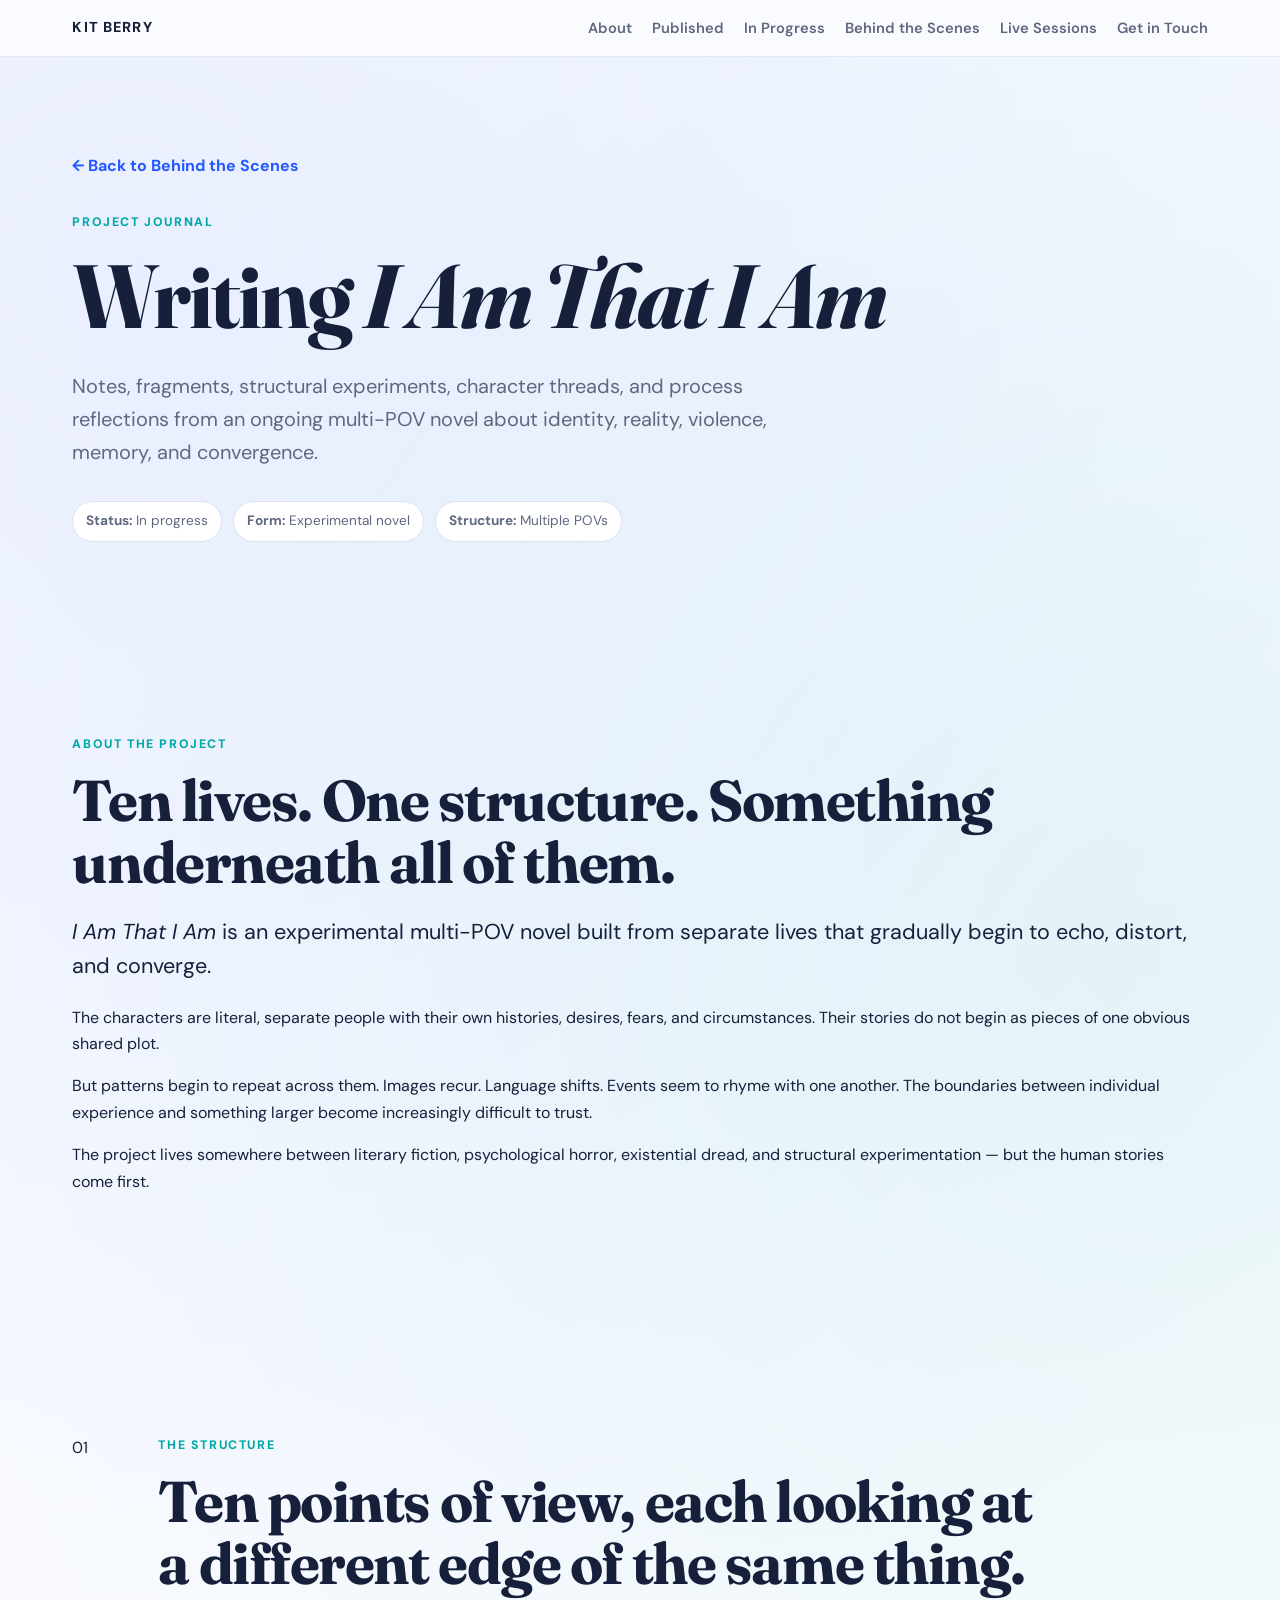
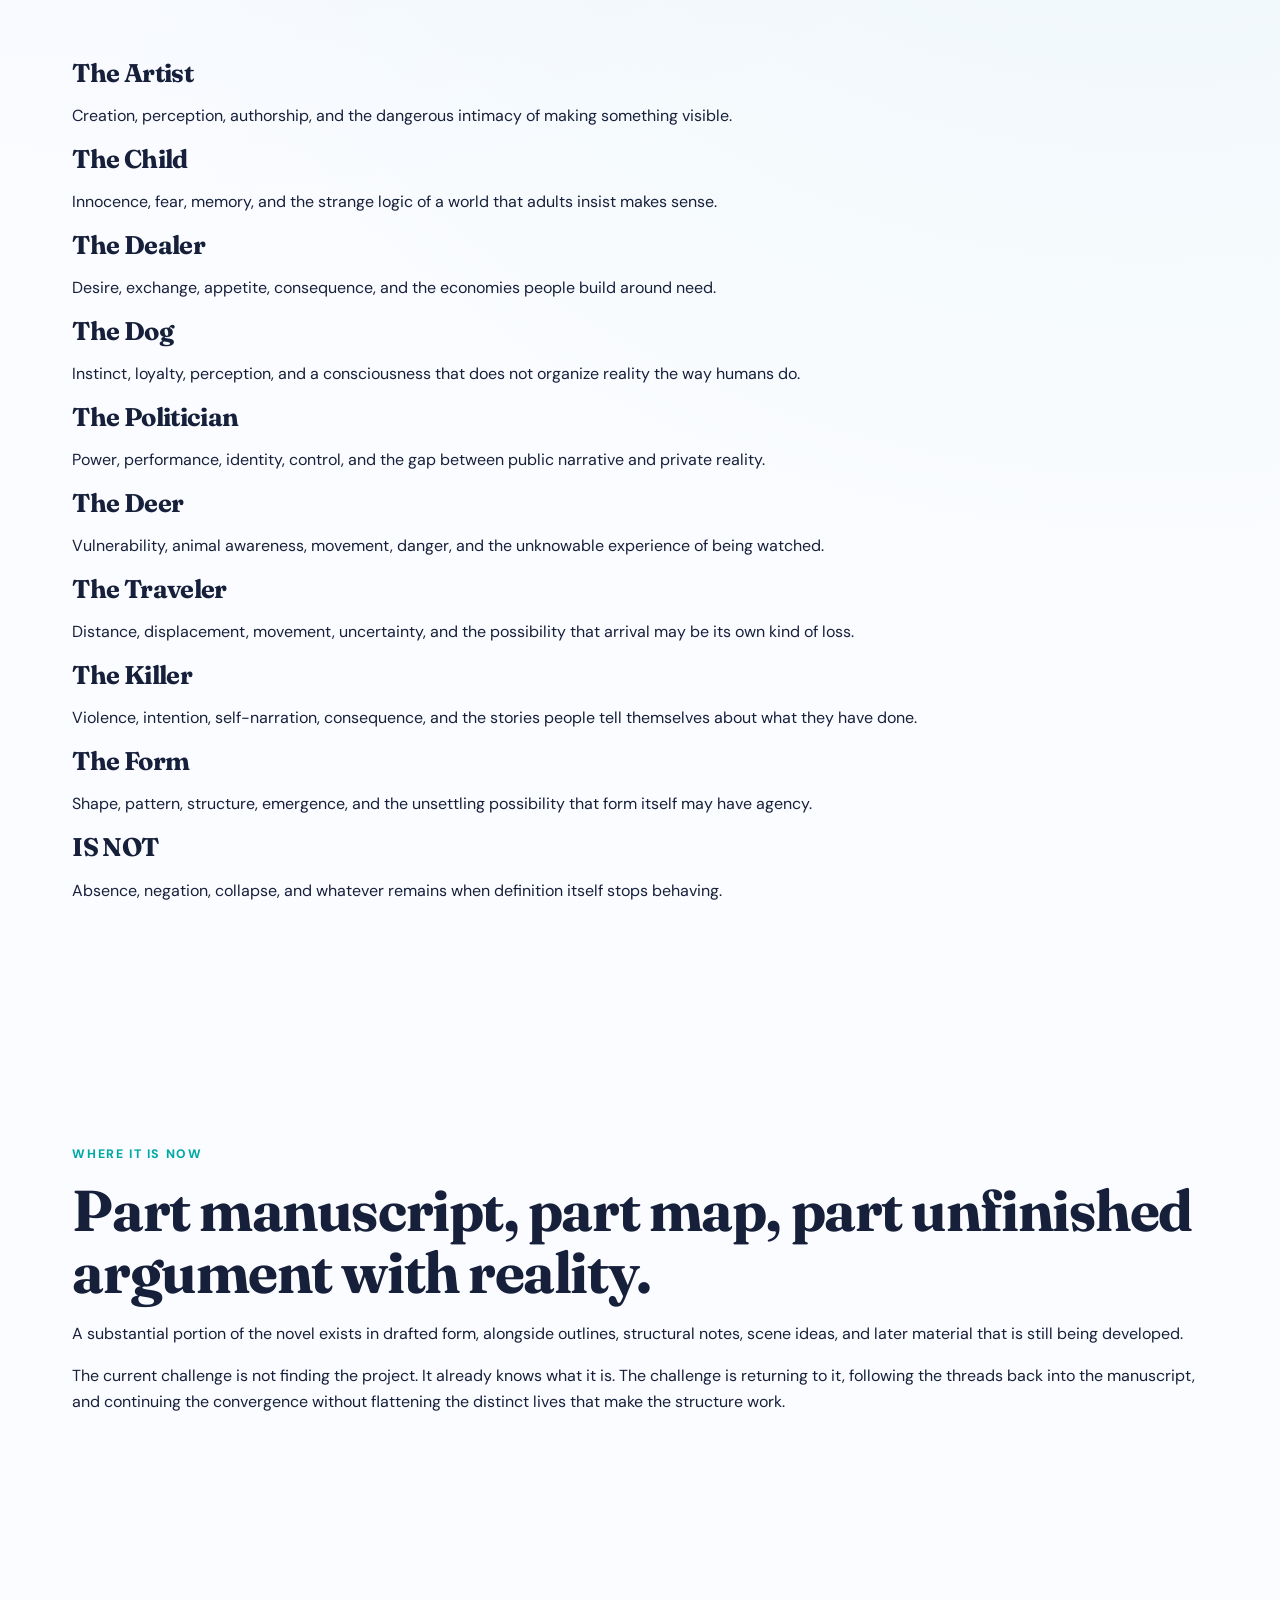
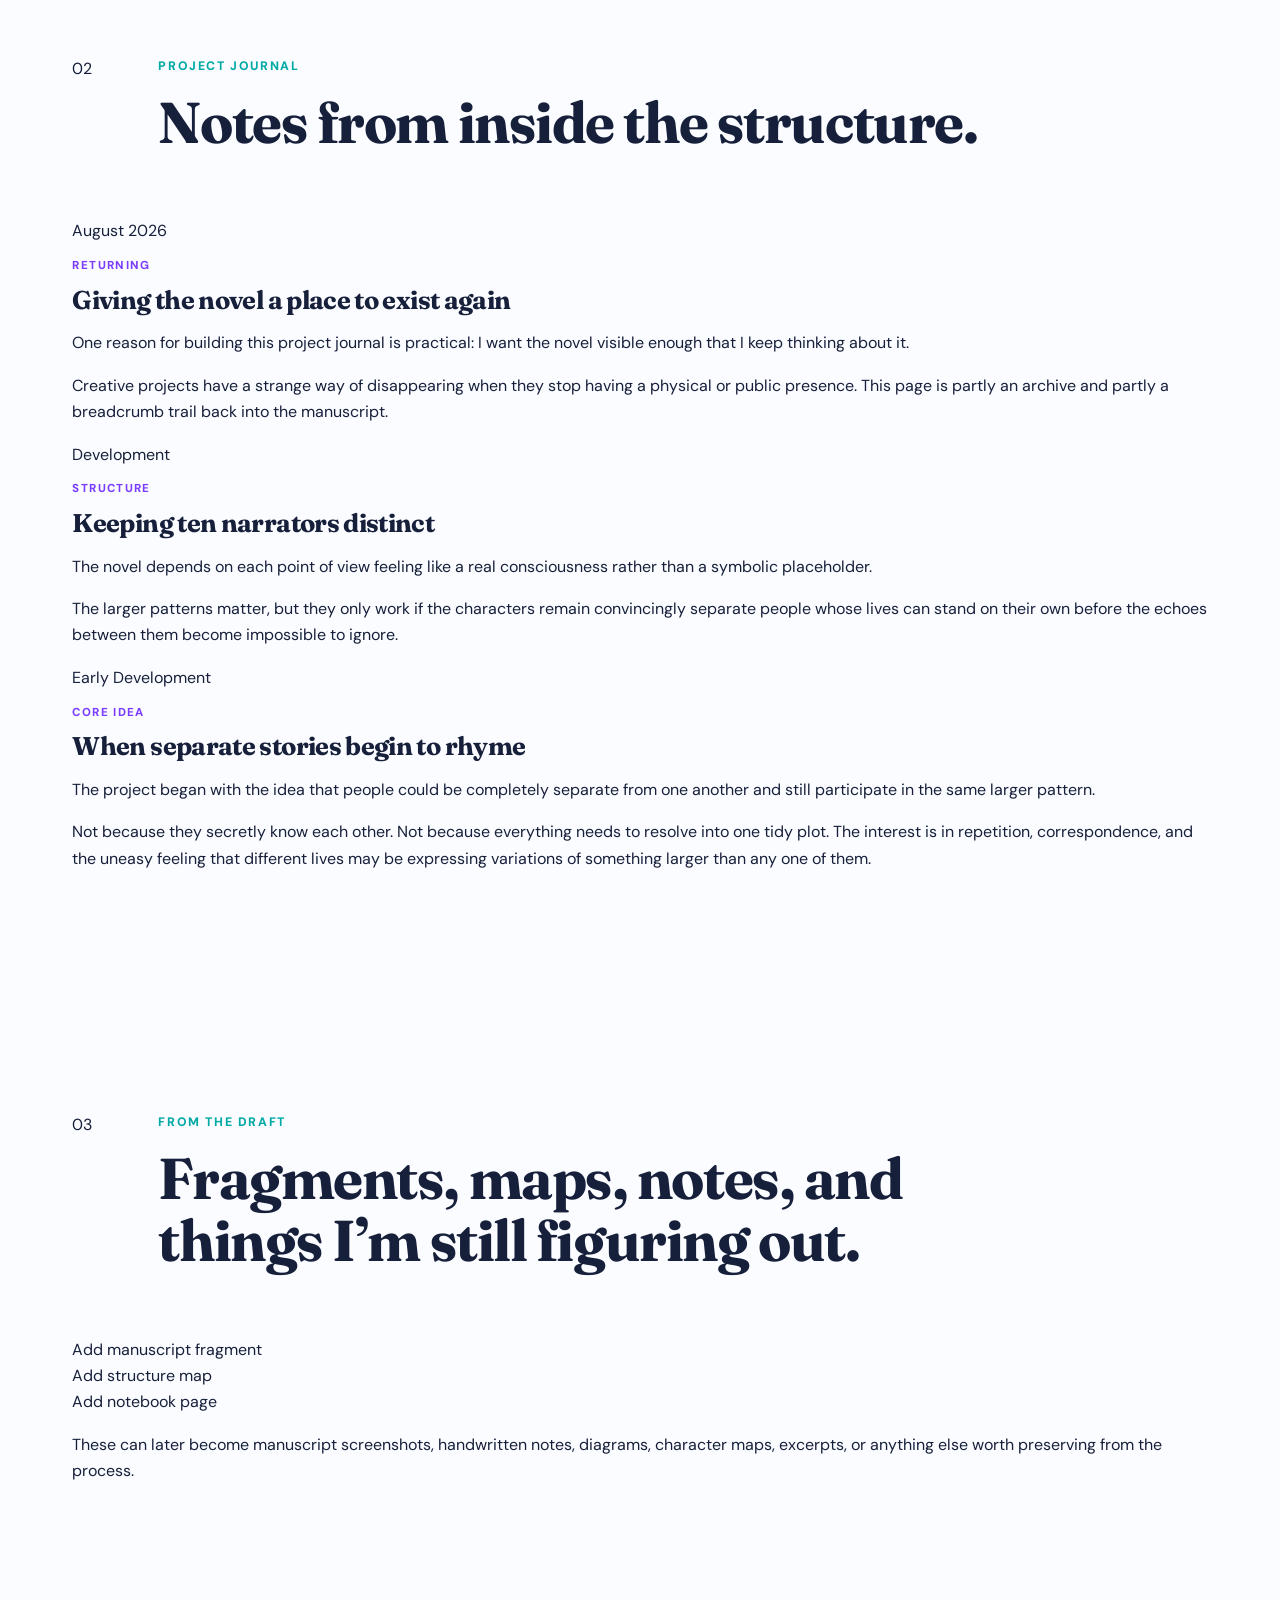
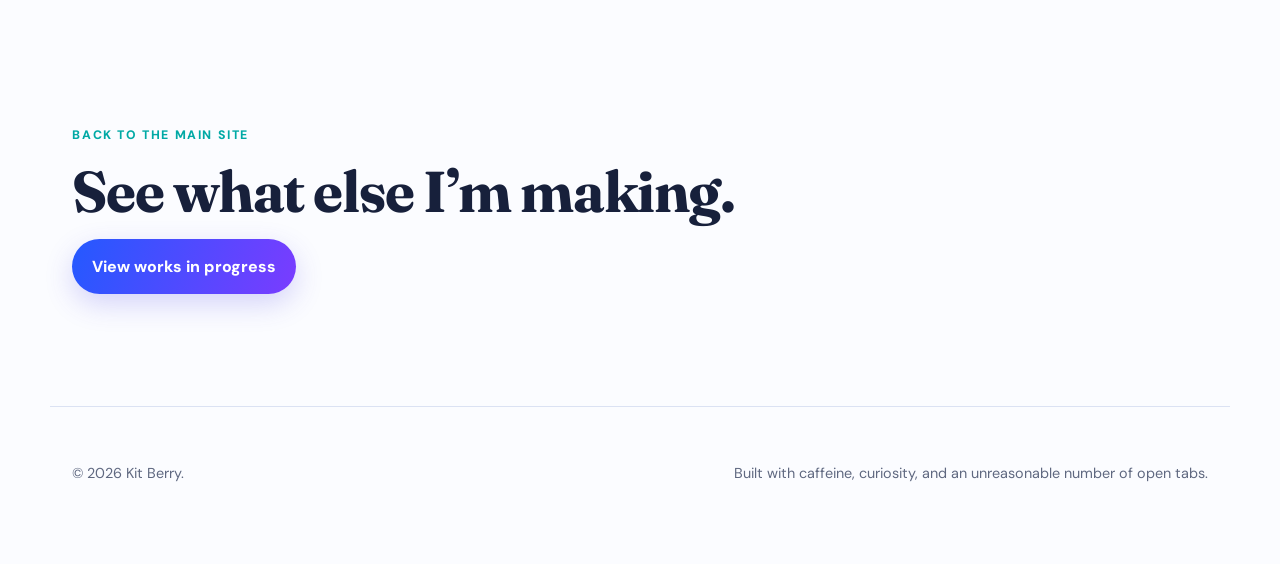
==== project/iamthatiam.html @ 2fec8fbf "Create iamthatiam.html novel blog page" ====
<!doctype html>
<html lang="en">
<head>
  <meta charset="utf-8" />
  <meta name="viewport" content="width=device-width, initial-scale=1" />

  <meta
    name="description"
    content="Behind-the-scenes notes, structure experiments, character threads, and process reflections from the novel I Am That I Am."
  />

  <title>I Am That I Am — Project Journal</title>

  <link rel="preconnect" href="https://fonts.googleapis.com">
  <link rel="preconnect" href="https://fonts.gstatic.com" crossorigin>

  <link
    href="https://fonts.googleapis.com/css2?family=DM+Sans:wght@400;500;600;700&family=Fraunces:opsz,wght@9..144,600;9..144,700&display=swap"
    rel="stylesheet"
  >

  <link rel="stylesheet" href="../styles.css" />
</head>

<body>

  <header class="site-header">
    <div class="nav-wrap">

      <a
        class="wordmark"
        href="../index.html"
        aria-label="Return to homepage"
      >
        KIT BERRY
      </a>

      <nav class="site-nav">
        <a href="../index.html#about">About</a>
        <a href="../index.html#published">Published</a>
        <a href="../index.html#in-progress">In Progress</a>
        <a href="../index.html#behind-scenes">Behind the Scenes</a>
        <a href="../index.html#live">Live Sessions</a>
        <a href="../index.html#contact">Get in Touch</a>
      </nav>

    </div>
  </header>


  <main>

    <!-- HERO -->

    <section class="section project-page-hero">

      <div class="project-page-intro">

        <a
          class="back-link"
          href="../index.html#behind-scenes"
        >
          ← Back to Behind the Scenes
        </a>

        <p class="eyebrow">
          Project Journal
        </p>

        <h1>
          Writing <em>I Am That I Am</em>
        </h1>

        <p class="project-page-lead">
          Notes, fragments, structural experiments, character threads,
          and process reflections from an ongoing multi-POV novel about
          identity, reality, violence, memory, and convergence.
        </p>

        <div class="project-meta">
          <span>
            <strong>Status:</strong>
            In progress
          </span>

          <span>
            <strong>Form:</strong>
            Experimental novel
          </span>

          <span>
            <strong>Structure:</strong>
            Multiple POVs
          </span>
        </div>

      </div>

    </section>


    <!-- ABOUT -->

    <section class="section">

      <div class="project-page-two-column">

        <div>
          <p class="eyebrow">
            About the Project
          </p>

          <h2>
            Ten lives. One structure. Something underneath all of them.
          </h2>
        </div>

        <div class="project-prose">

          <p class="lead">
            <em>I Am That I Am</em> is an experimental multi-POV novel
            built from separate lives that gradually begin to echo,
            distort, and converge.
          </p>

          <p>
            The characters are literal, separate people with their own
            histories, desires, fears, and circumstances. Their stories do
            not begin as pieces of one obvious shared plot.
          </p>

          <p>
            But patterns begin to repeat across them. Images recur.
            Language shifts. Events seem to rhyme with one another.
            The boundaries between individual experience and something
            larger become increasingly difficult to trust.
          </p>

          <p>
            The project lives somewhere between literary fiction,
            psychological horror, existential dread, and structural
            experimentation — but the human stories come first.
          </p>

        </div>

      </div>

    </section>


    <!-- POV STRUCTURE -->

    <section class="section">

      <div class="section-heading">
        <span>01</span>

        <div>
          <p class="eyebrow">
            The Structure
          </p>

          <h2>
            Ten points of view, each looking at a different edge of the same thing.
          </h2>
        </div>
      </div>

      <div class="character-color-grid">

        <article class="character-color-card">
          <h3>The Artist</h3>
          <p>
            Creation, perception, authorship, and the dangerous intimacy
            of making something visible.
          </p>
        </article>

        <article class="character-color-card">
          <h3>The Child</h3>
          <p>
            Innocence, fear, memory, and the strange logic of a world
            that adults insist makes sense.
          </p>
        </article>

        <article class="character-color-card">
          <h3>The Dealer</h3>
          <p>
            Desire, exchange, appetite, consequence, and the economies
            people build around need.
          </p>
        </article>

        <article class="character-color-card">
          <h3>The Dog</h3>
          <p>
            Instinct, loyalty, perception, and a consciousness that does
            not organize reality the way humans do.
          </p>
        </article>

        <article class="character-color-card">
          <h3>The Politician</h3>
          <p>
            Power, performance, identity, control, and the gap between
            public narrative and private reality.
          </p>
        </article>

        <article class="character-color-card">
          <h3>The Deer</h3>
          <p>
            Vulnerability, animal awareness, movement, danger, and the
            unknowable experience of being watched.
          </p>
        </article>

        <article class="character-color-card">
          <h3>The Traveler</h3>
          <p>
            Distance, displacement, movement, uncertainty, and the
            possibility that arrival may be its own kind of loss.
          </p>
        </article>

        <article class="character-color-card">
          <h3>The Killer</h3>
          <p>
            Violence, intention, self-narration, consequence, and the
            stories people tell themselves about what they have done.
          </p>
        </article>

        <article class="character-color-card">
          <h3>The Form</h3>
          <p>
            Shape, pattern, structure, emergence, and the unsettling
            possibility that form itself may have agency.
          </p>
        </article>

        <article class="character-color-card">
          <h3>IS NOT</h3>
          <p>
            Absence, negation, collapse, and whatever remains when
            definition itself stops behaving.
          </p>
        </article>

      </div>

    </section>


    <!-- CURRENT STATUS -->

    <section class="section">

      <div class="project-status-panel">

        <div>

          <p class="eyebrow">
            Where It Is Now
          </p>

          <h2>
            Part manuscript, part map, part unfinished argument with reality.
          </h2>

        </div>

        <div>

          <p>
            A substantial portion of the novel exists in drafted form,
            alongside outlines, structural notes, scene ideas, and later
            material that is still being developed.
          </p>

          <p>
            The current challenge is not finding the project.
            It already knows what it is. The challenge is returning to it,
            following the threads back into the manuscript, and continuing
            the convergence without flattening the distinct lives that make
            the structure work.
          </p>

        </div>

      </div>

    </section>


    <!-- JOURNAL -->

    <section class="section">

      <div class="section-heading">
        <span>02</span>

        <div>
          <p class="eyebrow">
            Project Journal
          </p>

          <h2>
            Notes from inside the structure.
          </h2>
        </div>
      </div>

      <div class="journal-list">

        <article class="journal-entry">

          <div class="journal-date">
            August 2026
          </div>

          <div class="journal-content">

            <p class="work-type">
              Returning
            </p>

            <h3>
              Giving the novel a place to exist again
            </h3>

            <p>
              One reason for building this project journal is practical:
              I want the novel visible enough that I keep thinking about it.
            </p>

            <p>
              Creative projects have a strange way of disappearing when they
              stop having a physical or public presence. This page is partly
              an archive and partly a breadcrumb trail back into the manuscript.
            </p>

          </div>

        </article>


        <article class="journal-entry">

          <div class="journal-date">
            Development
          </div>

          <div class="journal-content">

            <p class="work-type">
              Structure
            </p>

            <h3>
              Keeping ten narrators distinct
            </h3>

            <p>
              The novel depends on each point of view feeling like a real
              consciousness rather than a symbolic placeholder.
            </p>

            <p>
              The larger patterns matter, but they only work if the characters
              remain convincingly separate people whose lives can stand on
              their own before the echoes between them become impossible
              to ignore.
            </p>

          </div>

        </article>


        <article class="journal-entry">

          <div class="journal-date">
            Early Development
          </div>

          <div class="journal-content">

            <p class="work-type">
              Core idea
            </p>

            <h3>
              When separate stories begin to rhyme
            </h3>

            <p>
              The project began with the idea that people could be completely
              separate from one another and still participate in the same
              larger pattern.
            </p>

            <p>
              Not because they secretly know each other. Not because everything
              needs to resolve into one tidy plot. The interest is in repetition,
              correspondence, and the uneasy feeling that different lives may be
              expressing variations of something larger than any one of them.
            </p>

          </div>

        </article>

      </div>

    </section>


    <!-- NOTES / ARTIFACTS -->

    <section class="section">

      <div class="section-heading">
        <span>03</span>

        <div>
          <p class="eyebrow">
            From the Draft
          </p>

          <h2>
            Fragments, maps, notes, and things I’m still figuring out.
          </h2>
        </div>
      </div>

      <div class="project-gallery">

        <div class="gallery-placeholder gallery-blue">
          <span>Add manuscript fragment</span>
        </div>

        <div class="gallery-placeholder gallery-purple">
          <span>Add structure map</span>
        </div>

        <div class="gallery-placeholder gallery-teal">
          <span>Add notebook page</span>
        </div>

      </div>

      <p class="gallery-note">
        These can later become manuscript screenshots, handwritten notes,
        diagrams, character maps, excerpts, or anything else worth preserving
        from the process.
      </p>

    </section>


    <!-- FOOTER CTA -->

    <section class="section project-page-footer">

      <p class="eyebrow">
        Back to the main site
      </p>

      <h2>
        See what else I’m making.
      </h2>

      <a
        class="button primary"
        href="../index.html#in-progress"
      >
        View works in progress
      </a>

    </section>

  </main>


  <footer class="site-footer">

    <p>
      © <span id="year"></span> Kit Berry.
    </p>

    <p>
      Built with caffeine, curiosity, and an unreasonable number of open tabs.
    </p>

  </footer>

  <script src="../script.js"></script>

</body>
</html>
---- styles.css ----
:root {
  --ink: #17203b;
  --muted: #5f6880;
  --paper: #fbfcff;
  --paper-2: #f2f6ff;
  --line: #dbe2f3;

  --blue: #2459ff;
  --teal: #00a9a5;
  --purple: #7a3cff;
  --green: #16a56d;
  --indigo: #4338ca;

  --radius-lg: 28px;
  --radius-md: 18px;
  --shadow: 0 18px 50px rgba(43, 64, 132, 0.12);
  --max: 1180px;
}

* {
  box-sizing: border-box;
}

html {
  scroll-behavior: smooth;
}

body {
  margin: 0;
  color: var(--ink);
  background:
    radial-gradient(
      circle at 10% 5%,
      rgba(36, 89, 255, 0.08),
      transparent 30%
    ),
    radial-gradient(
      circle at 90% 18%,
      rgba(0, 169, 165, 0.08),
      transparent 28%
    ),
    var(--paper);

  font-family:
    "DM Sans",
    system-ui,
    -apple-system,
    BlinkMacSystemFont,
    "Segoe UI",
    sans-serif;

  line-height: 1.65;
}

a {
  color: inherit;
}

img {
  max-width: 100%;
  display: block;
}

/* Accessibility */

.skip-link {
  position: absolute;
  left: -999px;
  top: 8px;
}

.skip-link:focus {
  left: 8px;
  z-index: 999;
  background: white;
  padding: 0.6rem 1rem;
  border-radius: 10px;
}

.sr-only {
  position: absolute;
  width: 1px;
  height: 1px;
  overflow: hidden;
  clip: rect(0, 0, 0, 0);
}

/* Header + Navigation */

.site-header {
  position: sticky;
  top: 0;
  z-index: 20;
  background: rgba(251, 252, 255, 0.88);
  backdrop-filter: blur(16px);
  border-bottom: 1px solid rgba(219, 226, 243, 0.7);
}

.nav-wrap {
  max-width: var(--max);
  margin: 0 auto;
  padding: 1rem 1.4rem;

  display: flex;
  align-items: center;
  justify-content: space-between;
  gap: 1.5rem;
}

.wordmark {
  text-decoration: none;
  font-weight: 800;
  letter-spacing: 0.08em;
  font-size: 0.9rem;
}

.site-nav {
  display: flex;
  flex-wrap: wrap;
  gap: 1.25rem;
  font-size: 0.92rem;
}

.site-nav a {
  text-decoration: none;
  color: var(--muted);
  font-weight: 600;
}

.site-nav a:hover,
.site-nav a:focus {
  color: var(--purple);
}

.menu-button {
  display: none;
  width: 44px;
  height: 44px;
  border: 1px solid var(--line);
  background: white;
  border-radius: 12px;
  padding: 10px;
}

.menu-button span:not(.sr-only) {
  display: block;
  height: 2px;
  background: var(--ink);
  margin: 4px 0;
}

/* Layout */

.hero,
.section {
  max-width: var(--max);
  margin: 0 auto;
  padding-left: 1.4rem;
  padding-right: 1.4rem;
}

/* Hero */

.hero {
  min-height: 78vh;

  display: grid;
  grid-template-columns: 1.2fr 0.8fr;
  align-items: center;
  gap: 4rem;

  padding-top: 6rem;
  padding-bottom: 6rem;

  position: relative;
}

.hero-content {
  position: relative;
  z-index: 2;
}

.eyebrow {
  text-transform: uppercase;
  letter-spacing: 0.13em;
  font-size: 0.77rem;
  font-weight: 800;
  color: var(--teal);
  margin: 0 0 1rem;
}

/* Typography */

h1,
h2,
h3 {
  font-family: "Fraunces", Georgia, serif;
  line-height: 1.08;
  margin-top: 0;
  letter-spacing: -0.025em;
}

h1 {
  font-size: clamp(3.3rem, 7vw, 6.7rem);
  max-width: 900px;
  margin-bottom: 1.6rem;
}

h2 {
  font-size: clamp(2.2rem, 4.5vw, 4.1rem);
  margin-bottom: 1rem;
}

h3 {
  font-size: 1.6rem;
  margin-bottom: 0.7rem;
}

.hero-copy {
  max-width: 760px;
  color: var(--muted);
  font-size: clamp(1.05rem, 1.8vw, 1.28rem);
}

/* Buttons */

.hero-actions {
  display: flex;
  flex-wrap: wrap;
  gap: 0.9rem;
  margin-top: 2rem;
}

.button {
  display: inline-flex;
  align-items: center;
  justify-content: center;

  text-decoration: none;
  padding: 0.9rem 1.25rem;
  border-radius: 999px;
  font-weight: 800;

  transition:
    transform 0.18s ease,
    box-shadow 0.18s ease;
}

.button:hover {
  transform: translateY(-2px);
}

.button.primary {
  color: white;
  background: linear-gradient(
    110deg,
    var(--blue),
    var(--purple)
  );

  box-shadow:
    0 10px 28px rgba(79, 70, 229, 0.22);
}

.button.secondary {
  background: white;
  border: 1px solid var(--line);
}

.text-link {
  font-weight: 800;
  color: var(--blue);
  text-decoration: none;
}

/* Hero Artwork */

/* Hero Artwork */

.hero-art {
  min-height: 470px;
  position: relative;
  isolation: isolate;
}

.wash {
  position: absolute;
  display: block;
  border-radius: 44% 56% 58% 42% / 38% 40% 60% 62%;
  filter: blur(8px) saturate(1.08);
  opacity: 0.88;
  mix-blend-mode: multiply;
}

.wash::before,
.wash::after {
  content: "";
  position: absolute;
  inset: 0;
  border-radius: inherit;
  opacity: 0.55;
}

.wash-one {
  width: 320px;
  height: 250px;
  right: 10px;
  top: 20px;
  transform: rotate(-12deg);
  background:
    radial-gradient(circle at 30% 35%, rgba(36, 89, 255, 0.82), transparent 55%),
    radial-gradient(circle at 70% 60%, rgba(122, 60, 255, 0.72), transparent 58%),
    radial-gradient(circle at 45% 45%, rgba(255, 255, 255, 0.22), transparent 70%);
}

.wash-one::before {
  transform: translate(-14px, 18px) rotate(11deg);
  background:
    radial-gradient(circle at 50% 45%, rgba(36, 89, 255, 0.38), transparent 62%);
}

.wash-one::after {
  transform: translate(10px, -8px) rotate(-8deg);
  background:
    radial-gradient(circle at 55% 50%, rgba(122, 60, 255, 0.28), transparent 65%);
}

.wash-two {
  width: 230px;
  height: 185px;
  left: 25px;
  bottom: 35px;
  transform: rotate(10deg);
  background:
    radial-gradient(circle at 30% 35%, rgba(0, 169, 165, 0.8), transparent 54%),
    radial-gradient(circle at 68% 62%, rgba(22, 165, 109, 0.7), transparent 58%),
    radial-gradient(circle at 45% 45%, rgba(255, 255, 255, 0.22), transparent 72%);
}

.wash-two::before {
  transform: translate(14px, 14px) rotate(-9deg);
  background:
    radial-gradient(circle at 48% 50%, rgba(0, 169, 165, 0.34), transparent 64%);
}

.wash-two::after {
  transform: translate(-8px, -10px) rotate(6deg);
  background:
    radial-gradient(circle at 50% 50%, rgba(22, 165, 109, 0.22), transparent 65%);
}

.wash-three {
  width: 160px;
  height: 130px;
  right: 85px;
  bottom: 5px;
  transform: rotate(18deg);
  background:
    radial-gradient(circle at 35% 35%, rgba(67, 56, 202, 0.76), transparent 52%),
    radial-gradient(circle at 68% 60%, rgba(0, 169, 165, 0.58), transparent 58%);
}

.wash-three::before {
  transform: translate(8px, 12px) rotate(-7deg);
  background:
    radial-gradient(circle at 50% 50%, rgba(67, 56, 202, 0.25), transparent 64%);
}

.wash-three::after {
  transform: translate(-10px, -4px) rotate(9deg);
  background:
    radial-gradient(circle at 50% 50%, rgba(0, 169, 165, 0.2), transparent 65%);
}

.splatter {
  position: absolute;
  display: block;
  border-radius: 50%;
  opacity: 0.72;
  filter: blur(1px);
}

.splatter-one {
  width: 10px;
  height: 10px;
  top: 78px;
  right: 55px;
  background: rgba(122, 60, 255, 0.9);
  box-shadow:
    -24px 18px 0 4px rgba(36, 89, 255, 0.46),
    30px 22px 0 2px rgba(122, 60, 255, 0.52),
    54px -6px 0 5px rgba(36, 89, 255, 0.28),
    -12px 50px 0 2px rgba(122, 60, 255, 0.42);
}

.splatter-two {
  width: 12px;
  height: 12px;
  left: 58px;
  bottom: 54px;
  background: rgba(0, 169, 165, 0.82);
  box-shadow:
    22px -14px 0 3px rgba(22, 165, 109, 0.42),
    50px 18px 0 2px rgba(0, 169, 165, 0.34),
    -10px 28px 0 5px rgba(22, 165, 109, 0.24),
    38px 48px 0 1px rgba(0, 169, 165, 0.36);
}

.splatter-three {
  width: 8px;
  height: 8px;
  right: 155px;
  bottom: 72px;
  background: rgba(67, 56, 202, 0.78);
  box-shadow:
    -16px -16px 0 3px rgba(67, 56, 202, 0.26),
    18px 12px 0 2px rgba(0, 169, 165, 0.28),
    34px -8px 0 1px rgba(67, 56, 202, 0.36);
}

/* Sections */

.section {
  padding-top: 7rem;
  padding-bottom: 7rem;
}

.section-heading {
  display: grid;
  grid-template-columns: 70px 1fr;
  gap: 1rem;
  align-items: start;

  margin-bottom: 3rem;
}

.section-number {
  font-family: "Fraunces", Georgia, serif;
  color: var(--purple);
  font-weight: 700;
  font-size: 1.1rem;
  margin-top: 0.1rem;
}

.section-heading h2 {
  max-width: 880px;
}

/* About */

.about-grid {
  display: grid;
  grid-template-columns: 1.35fr 0.65fr;
  gap: 3rem;
  align-items: start;
}

.about-copy {
  max-width: 760px;
  color: var(--muted);
}

.lead {
  color: var(--ink);
  font-size: 1.35rem;
  line-height: 1.55;
}

.about-card {
  background: white;
  border: 1px solid var(--line);
  border-radius: var(--radius-lg);
  padding: 1.6rem 1.8rem;
  box-shadow: var(--shadow);
}

.tiny-label,
.work-type {
  text-transform: uppercase;
  letter-spacing: 0.12em;
  font-size: 0.72rem;
  font-weight: 800;
  color: var(--purple);
}

.about-card ul {
  padding-left: 1.15rem;
  margin-bottom: 0;
}

/* Published Work */

.card-grid {
  display: grid;
  grid-template-columns: repeat(3, 1fr);
  gap: 1.25rem;
}

.work-card {
  background: white;
  border: 1px solid var(--line);
  border-radius: var(--radius-md);

  padding: 1.7rem;
  min-height: 300px;

  display: flex;
  flex-direction: column;
}

.work-card p:not(.work-type) {
  color: var(--muted);
}

.work-card a {
  margin-top: auto;
  font-weight: 800;
  text-decoration: none;
  color: var(--blue);
}

.featured-card {
  background:
    linear-gradient(
      145deg,
      rgba(36, 89, 255, 0.08),
      rgba(122, 60, 255, 0.08)
    ),
    white;

  border-color: rgba(122, 60, 255, 0.25);
}

.work-card-link {
  text-decoration: none;
  color: inherit;
  display: block;
}

.work-card-link .work-card {
  height: 100%;
  transition:
    transform 0.18s ease,
    box-shadow 0.18s ease,
    border-color 0.18s ease;
}

.work-card-link:hover .work-card {
  transform: translateY(-4px);
  box-shadow: var(--shadow);
  border-color: rgba(122, 60, 255, 0.35);
}

.card-arrow {
  margin-top: auto;
  font-weight: 800;
  color: var(--blue);
}

/* In Progress */

.progress-section {
  position: relative;
}

.project-list {
  border-top: 1px solid var(--line);
}

.project-row {
  display: grid;
  grid-template-columns: 60px 1fr auto;
  gap: 1.5rem;
  align-items: start;

  padding: 2rem 0;

  border-bottom: 1px solid var(--line);
}

.project-index {
  font-family: "Fraunces", Georgia, serif;
  font-size: 2rem;
  color: var(--teal);
}

.project-body p {
  color: var(--muted);
  max-width: 760px;
}

.project-status {
  color: var(--green);
  font-weight: 800;
  font-size: 0.88rem;

  background: rgba(22, 165, 109, 0.09);

  border-radius: 999px;
  padding: 0.45rem 0.75rem;

  white-space: nowrap;
}

.tag-row {
  display: flex;
  gap: 0.5rem;
  flex-wrap: wrap;
}

.tag-row span {
  font-size: 0.76rem;
  font-weight: 700;

  background: var(--paper-2);
  border: 1px solid var(--line);

  padding: 0.35rem 0.6rem;
  border-radius: 999px;
}

/* Behind the Scenes */

.process-grid {
  display: grid;
  grid-template-columns: 1fr 1fr;
  gap: 1.3rem;
}

.process-card {
  overflow: hidden;

  background: white;
  border: 1px solid var(--line);
  border-radius: var(--radius-lg);
}

.process-card > div:last-child {
  padding: 1.5rem;
}

.process-card p:not(.work-type) {
  color: var(--muted);
}

.process-visual {
  height: 240px;
  position: relative;
  overflow: hidden;
}

.process-visual::before,
.process-visual::after {
  content: "";
  position: absolute;
  border-radius: 50%;
}

.process-visual::before {
  width: 220px;
  height: 220px;

  left: -30px;
  top: 40px;

  background: rgba(255, 255, 255, 0.55);
}

.process-visual::after {
  width: 130px;
  height: 130px;

  right: 40px;
  top: 45px;

  border: 4px solid rgba(255, 255, 255, 0.75);
}

.process-card-link {
  text-decoration: none;
  color: inherit;
  display: block;
}

.process-card-link .process-card {
  height: 100%;

  transition:
    transform 0.18s ease,
    box-shadow 0.18s ease,
    border-color 0.18s ease;
}

.process-card-link:hover .process-card {
  transform: translateY(-4px);
  box-shadow: var(--shadow);
  border-color: rgba(122, 60, 255, 0.35);
}

.process-link-text {
  display: inline-block;
  margin-top: 1rem;
  color: var(--blue);
  font-weight: 800;
}

.visual-purple {
  background:
    linear-gradient(
      130deg,
      var(--purple),
      var(--blue)
    );
}

.visual-teal {
  background:
    linear-gradient(
      130deg,
      var(--teal),
      var(--green)
    );
}

/* Live Sessions + Contact */

.live-panel,
.contact-panel {
  border-radius: var(--radius-lg);

  padding:
    clamp(2rem, 5vw, 4rem);
}

.live-panel {
  background:
    radial-gradient(
      circle at 90% 20%,
      rgba(122, 60, 255, 0.18),
      transparent 30%
    ),
    linear-gradient(
      145deg,
      #eef4ff,
      #f6f4ff
    );

  border: 1px solid #d9def8;

  display: grid;
  grid-template-columns: 1.4fr 0.6fr;
  gap: 2rem;
  align-items: center;
}

.live-panel p:not(.eyebrow) {
  color: var(--muted);
  max-width: 720px;
}

.live-actions {
  display: flex;
  flex-direction: column;
  align-items: flex-start;
  gap: 1rem;
}

.contact-panel {
  background:
    linear-gradient(
      135deg,
      var(--blue),
      var(--purple)
    );

  color: white;
  box-shadow: var(--shadow);
}

.contact-panel .eyebrow {
  color: #9cf5ee;
}

.contact-panel p {
  max-width: 700px;
  color: rgba(255, 255, 255, 0.84);
}

.contact-links {
  display: flex;
  gap: 1.25rem;
  flex-wrap: wrap;

  margin-top: 2rem;
}

.contact-links a {
  color: white;
  font-weight: 800;
  text-decoration: none;

  border-bottom:
    1px solid rgba(255, 255, 255, 0.45);
}

/* Footer */

.site-footer {
  max-width: var(--max);
  margin: 0 auto;

  padding:
    2.5rem 1.4rem 4rem;

  border-top:
    1px solid var(--line);

  display: flex;
  justify-content: space-between;
  gap: 1.5rem;

  color: var(--muted);
  font-size: 0.9rem;
}

/* Project page hero */

.project-page-hero {
  max-width: var(--max);
  margin: 0 auto;
  padding: 6rem 1.4rem 5rem;
}

.project-page-intro {
  max-width: 850px;
}

.project-page-lead {
  max-width: 760px;
  color: var(--muted);
  font-size: 1.25rem;
}

.back-link {
  display: inline-block;
  margin-bottom: 2rem;
  text-decoration: none;
  color: var(--blue);
  font-weight: 700;
}

.back-link:hover {
  text-decoration: underline;
}

.project-meta {
  display: flex;
  flex-wrap: wrap;
  gap: 0.7rem;
  margin-top: 2rem;
}

.project-meta span {
  padding: 0.5rem 0.8rem;
  border: 1px solid var(--line);
  border-radius: 999px;
  background: white;
  color: var(--muted);
  font-size: 0.85rem;
}

/* Tablet */

@media (max-width: 900px) {
  .hero {
    grid-template-columns: 1fr;
    gap: 1rem;

    min-height: auto;
    padding-top: 4rem;
  }

  .hero-art {
    min-height: 310px;
    max-width: 480px;
    width: 100%;
  }

  .about-grid,
  .live-panel {
    grid-template-columns: 1fr;
  }

  .card-grid {
    grid-template-columns: 1fr 1fr;
  }

  .project-row {
    grid-template-columns: 48px 1fr;
  }

  .project-status {
    grid-column: 2;
    justify-self: start;
  }
}

/* Mobile */

@media (max-width: 760px) {
  .menu-button {
    display: block;
  }

  .site-nav {
    display: none;

    position: absolute;
    top: 70px;
    left: 1rem;
    right: 1rem;

    padding: 1rem;

    background: white;
    border: 1px solid var(--line);
    border-radius: 18px;

    box-shadow: var(--shadow);

    flex-direction: column;
  }

  .site-nav.open {
    display: flex;
  }

  .section-heading {
    grid-template-columns: 1fr;
    gap: 0.2rem;
  }

  .section-number {
    margin-bottom: 0.25rem;
  }

  .card-grid,
  .process-grid {
    grid-template-columns: 1fr;
  }

  .site-footer {
    flex-direction: column;
  }
}

/* Small Mobile */

@media (max-width: 520px) {
  .hero {
    padding-top: 3rem;
  }

  h1 {
    font-size:
      clamp(3rem, 16vw, 4.5rem);
  }

  .hero-actions {
    flex-direction: column;
    align-items: stretch;
  }

  .button {
    width: 100%;
  }

  .project-row {
    grid-template-columns: 1fr;
  }

  .project-index,
  .project-status {
    grid-column: 1;
  }
}
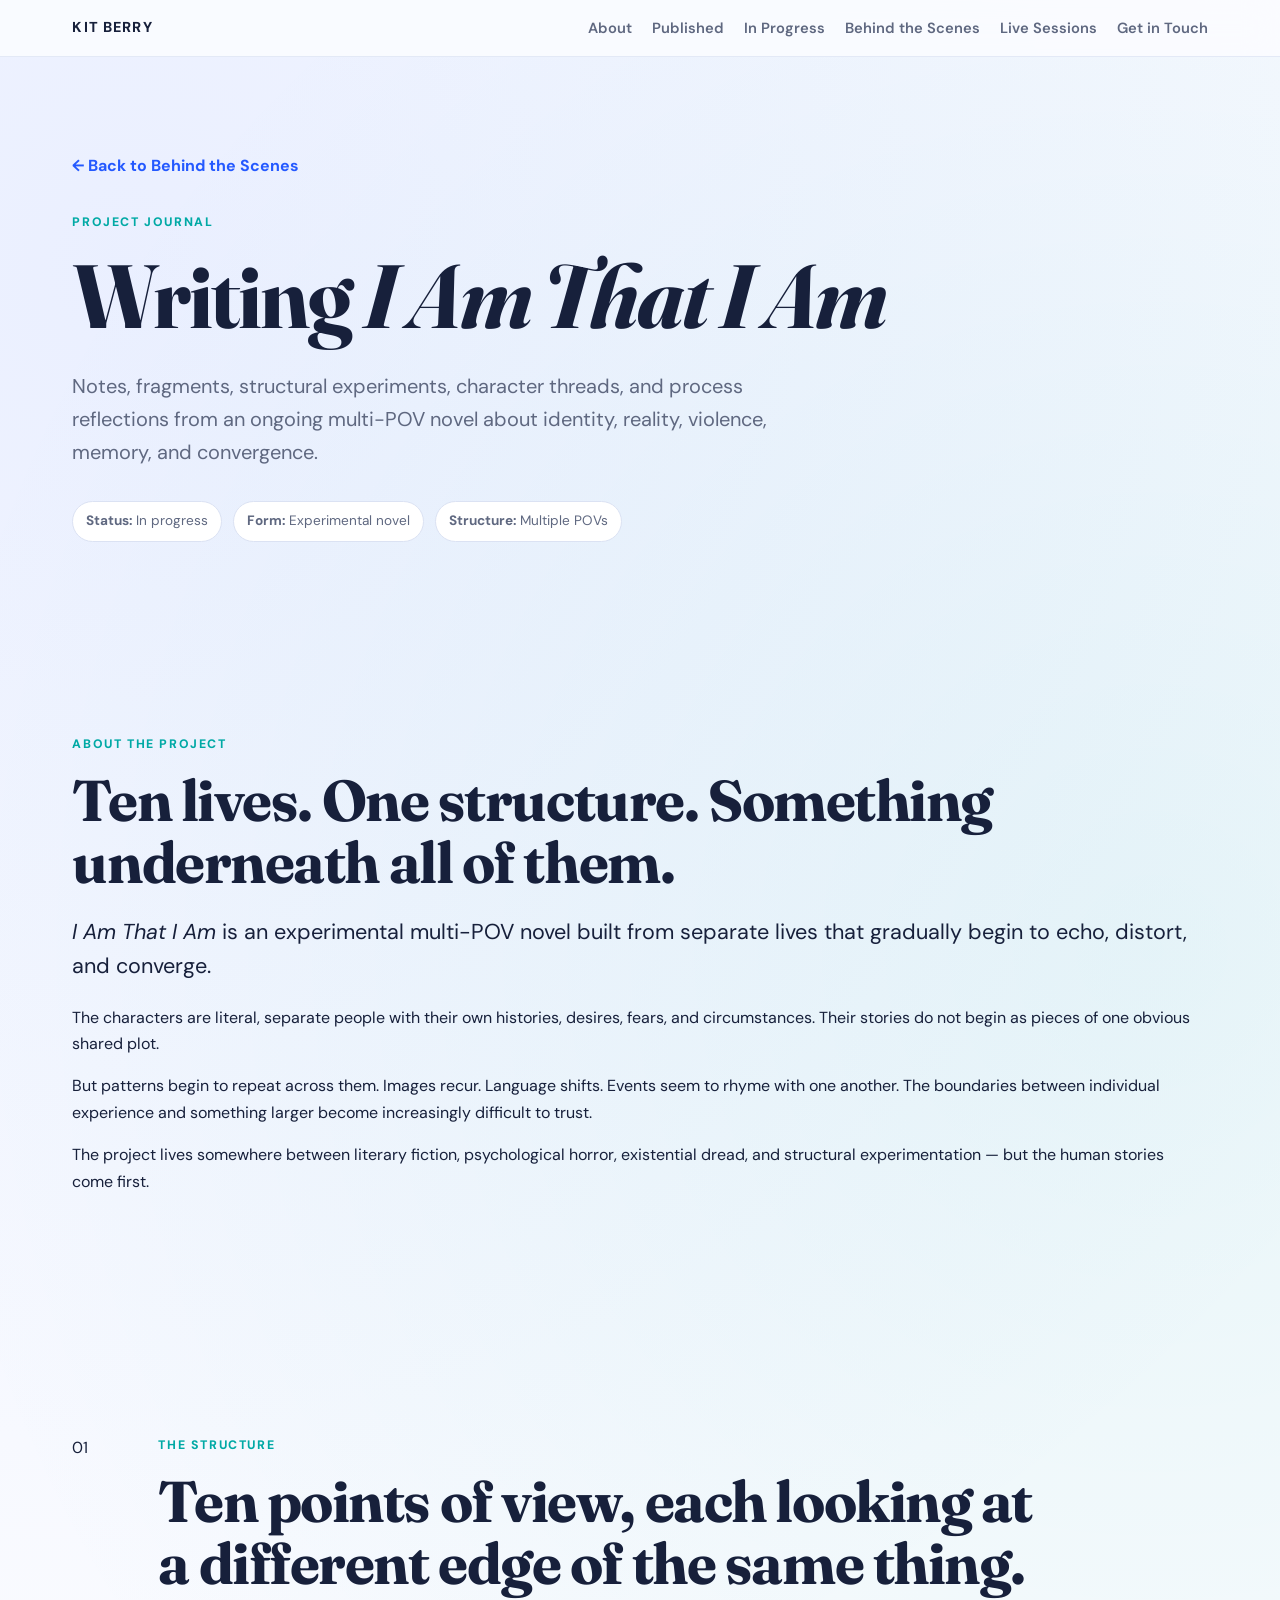
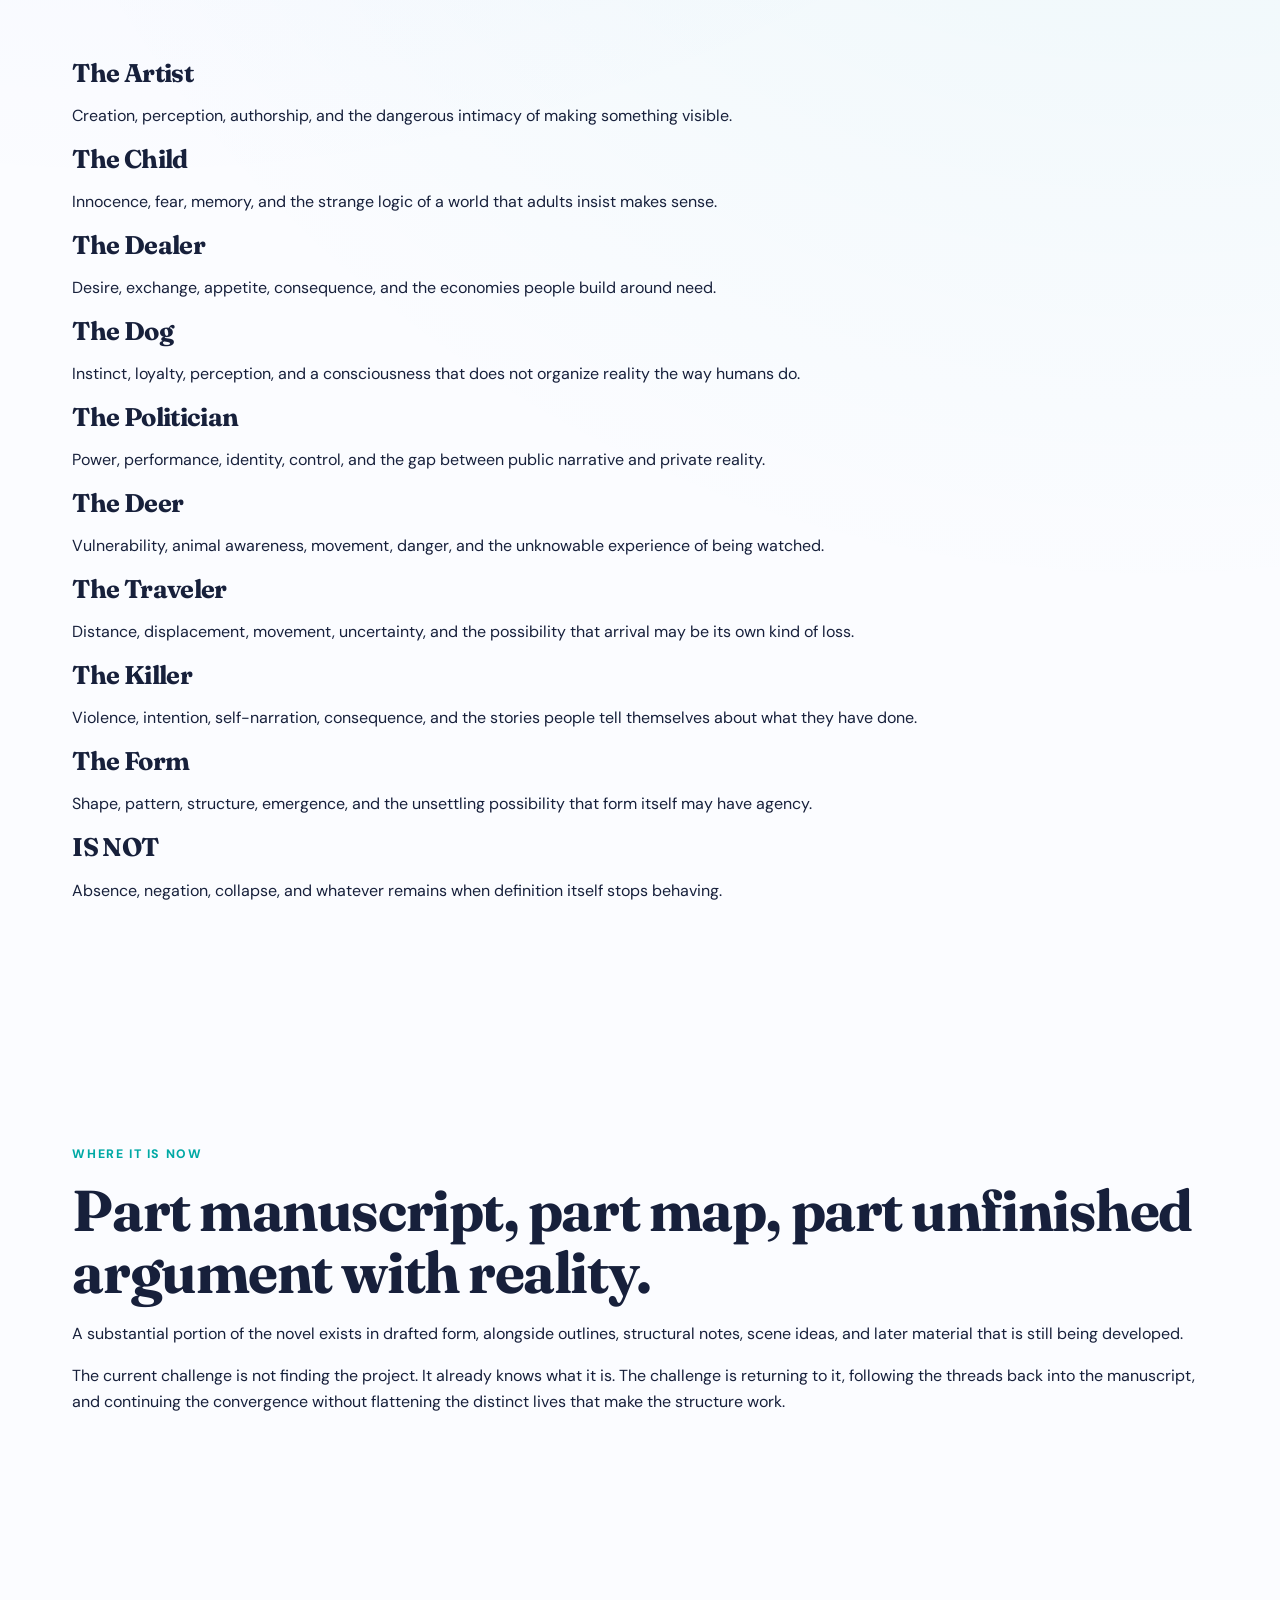
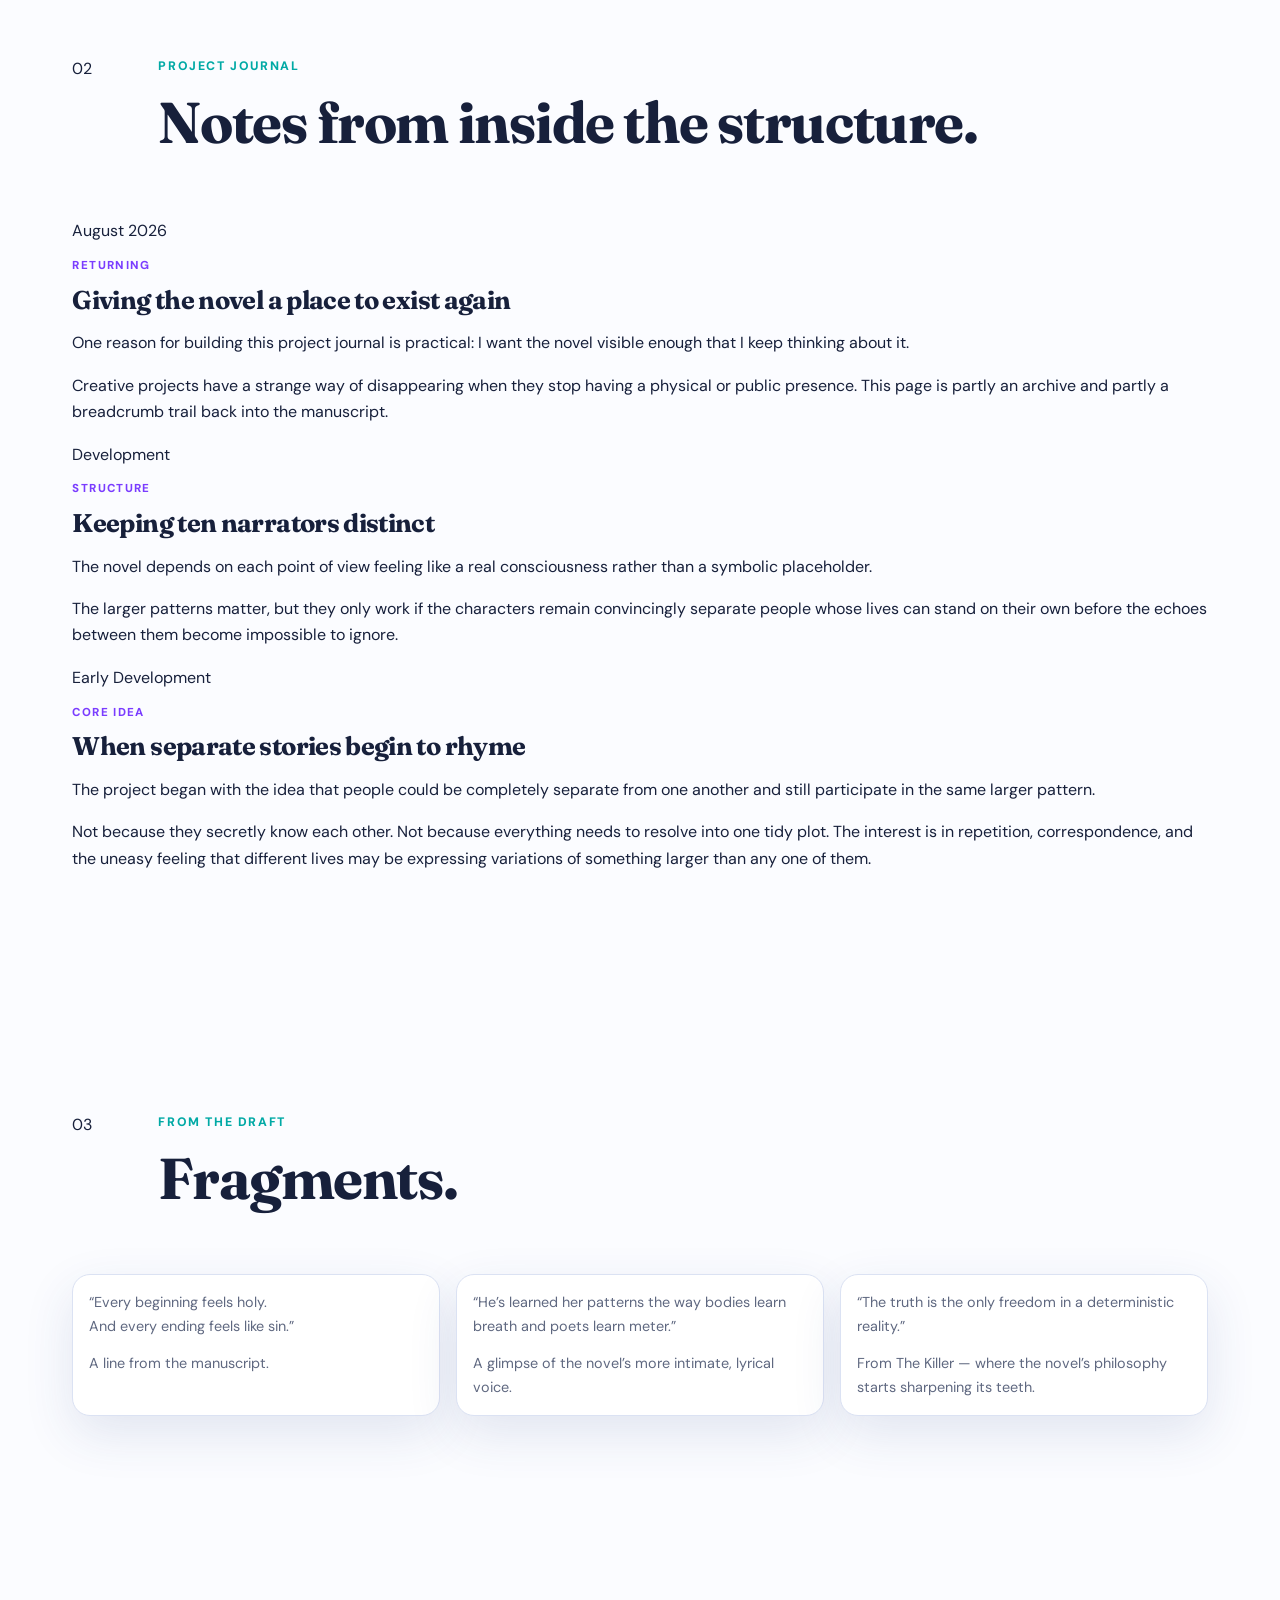
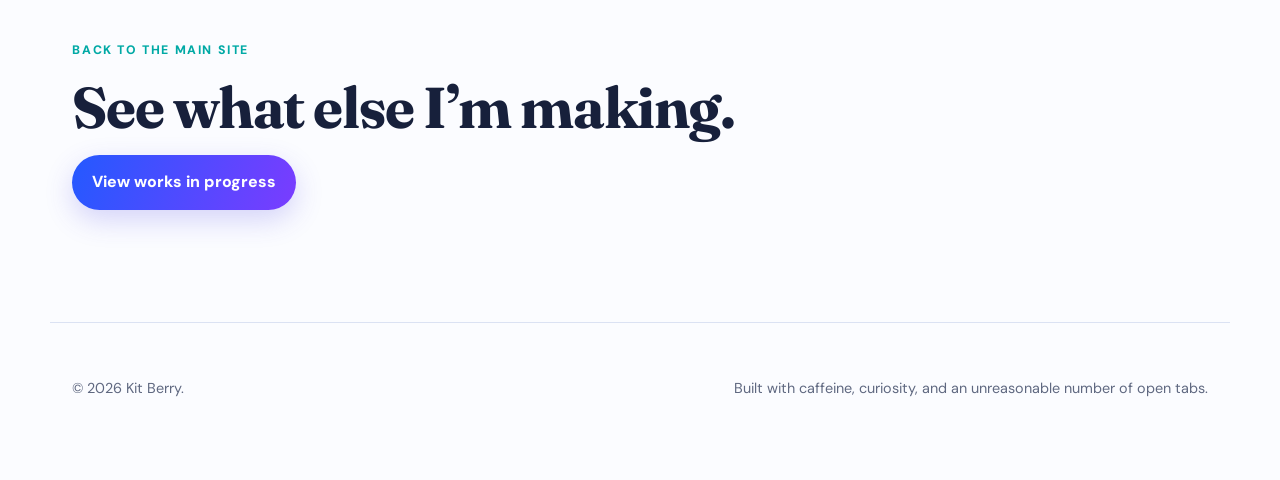
==== commit ee384a61: "Update iamthatiam.html gallery" ====
--- a/project/iamthatiam.html
+++ b/project/iamthatiam.html
@@ -431,33 +431,55 @@
           </p>
 
           <h2>
-            Fragments, maps, notes, and things I’m still figuring out.
+            Fragments.
           </h2>
         </div>
       </div>
 
-      <div class="project-gallery">
-
-        <div class="gallery-placeholder gallery-blue">
-          <span>Add manuscript fragment</span>
-        </div>
-
-        <div class="gallery-placeholder gallery-purple">
-          <span>Add structure map</span>
-        </div>
-
-        <div class="gallery-placeholder gallery-teal">
-          <span>Add notebook page</span>
-        </div>
-
-      </div>
-
-      <p class="gallery-note">
-        These can later become manuscript screenshots, handwritten notes,
-        diagrams, character maps, excerpts, or anything else worth preserving
-        from the process.
+     <div class="project-gallery">
+
+  <div class="gallery-card">
+    <div class="quote-card">
+      <p class="quote-text">
+        “Every beginning feels holy.<br>
+        And every ending feels like sin.”
       </p>
-
+    </div>
+
+    <p>
+      A line from the manuscript.
+    </p>
+  </div>
+
+
+  <div class="gallery-card">
+    <div class="quote-card">
+      <p class="quote-text">
+        “He’s learned her patterns the way bodies learn breath
+        and poets learn meter.”
+      </p>
+    </div>
+
+    <p>
+      A glimpse of the novel’s more intimate, lyrical voice.
+    </p>
+  </div>
+
+
+  <div class="gallery-card">
+    <div class="quote-card">
+      <p class="quote-text">
+        “The truth is the only freedom in a deterministic reality.”
+      </p>
+    </div>
+
+    <p>
+      From The Killer — where the novel’s philosophy starts
+      sharpening its teeth.
+    </p>
+  </div>
+
+</div>
     </section>
 
 
--- a/styles.css
+++ b/styles.css
@@ -869,6 +869,50 @@
   font-size: 0.85rem;
 }
 
+.project-gallery-image {
+  width: 100%;
+  height: 300px;
+  object-fit: cover;
+  border-radius: var(--radius-md);
+  display: block;
+}
+
+.project-gallery {
+  display: grid;
+  grid-template-columns: repeat(3, 1fr);
+  gap: 1rem;
+  align-items: stretch;
+}
+
+.gallery-card {
+  background: white;
+  border: 1px solid var(--line);
+  border-radius: var(--radius-md);
+  padding: 1rem;
+  box-shadow: var(--shadow);
+
+  display: flex;
+  flex-direction: column;
+  gap: 0.8rem;
+}
+
+.gallery-card img {
+  width: 100%;
+  max-height: 220px;
+
+  object-fit: contain;
+
+  border-radius: 12px;
+
+  background: var(--paper-2);
+}
+
+.gallery-card p {
+  margin: 0;
+  color: var(--muted);
+  font-size: 0.9rem;
+}
+
 /* Tablet */
 
 @media (max-width: 900px) {
@@ -949,6 +993,10 @@
     grid-template-columns: 1fr;
   }
 
+  .project-gallery {
+  grid-template-columns: 1fr;
+}
+
   .site-footer {
     flex-direction: column;
   }
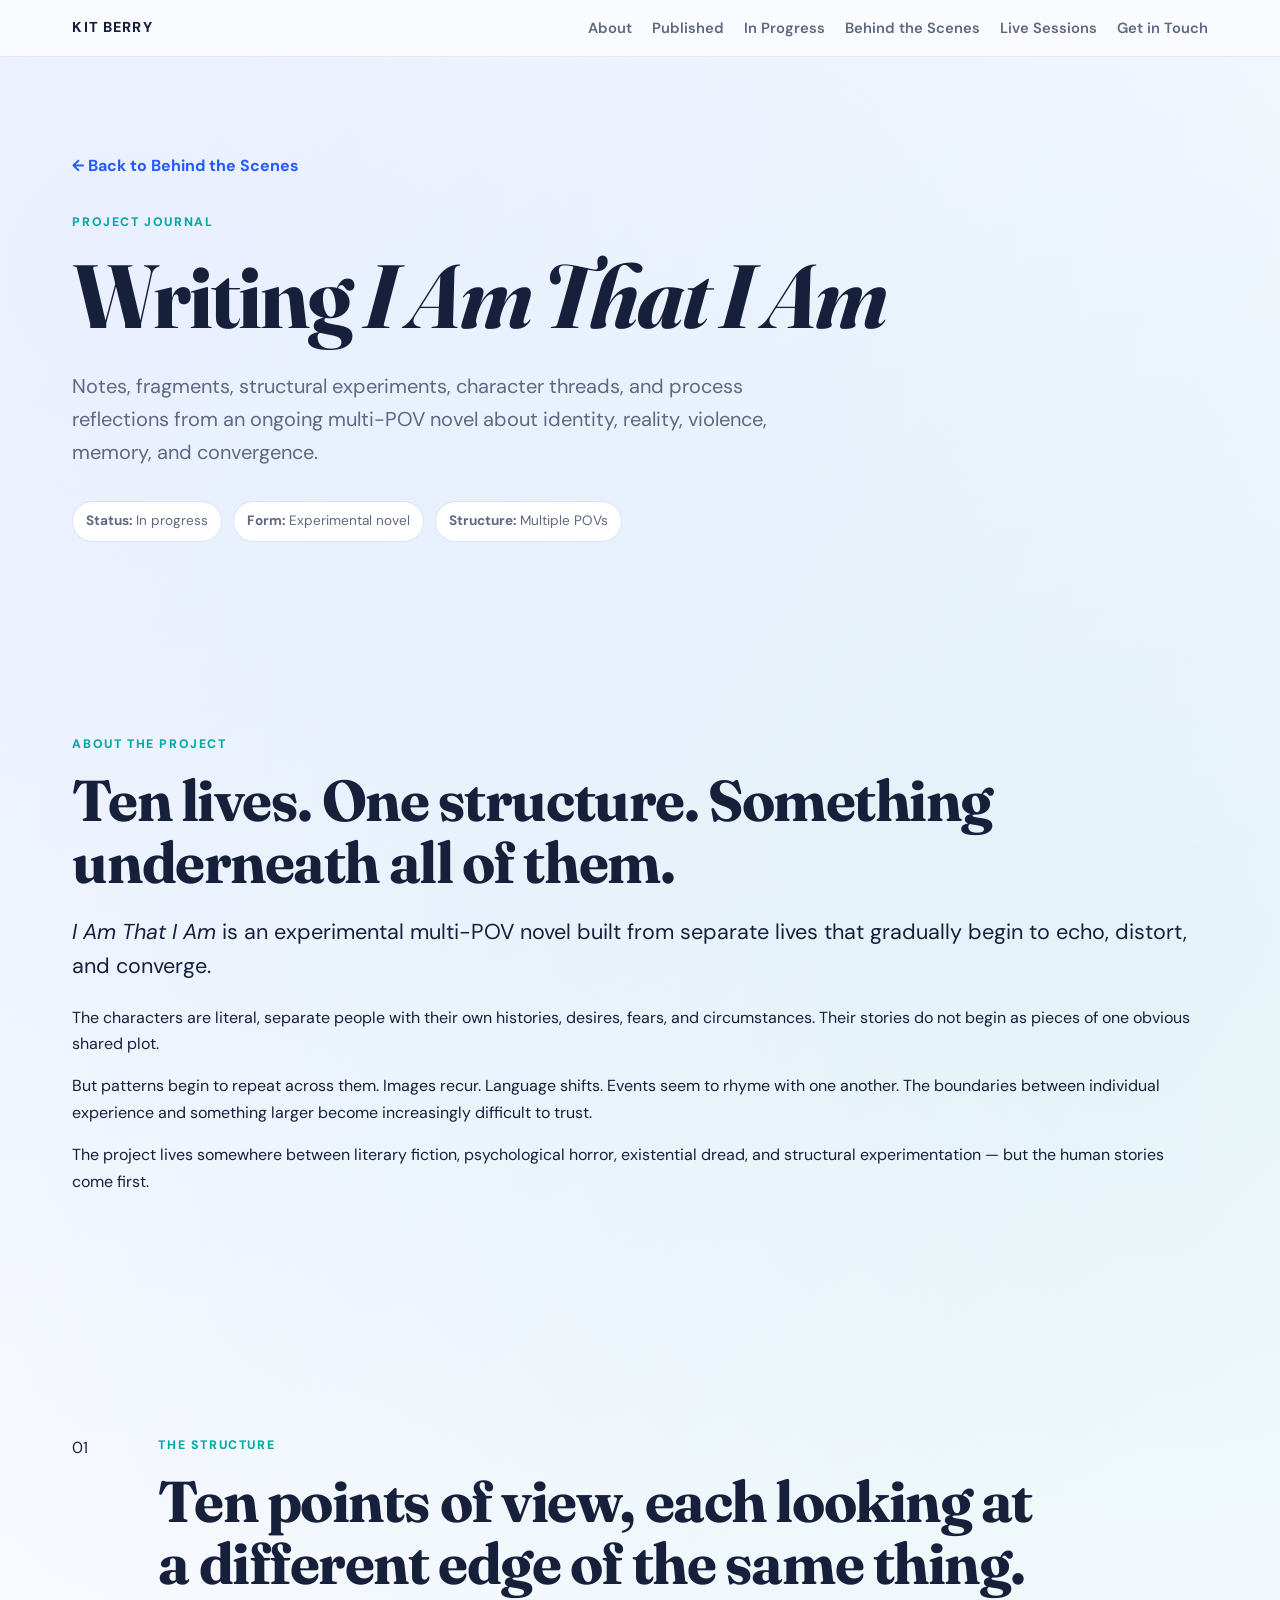
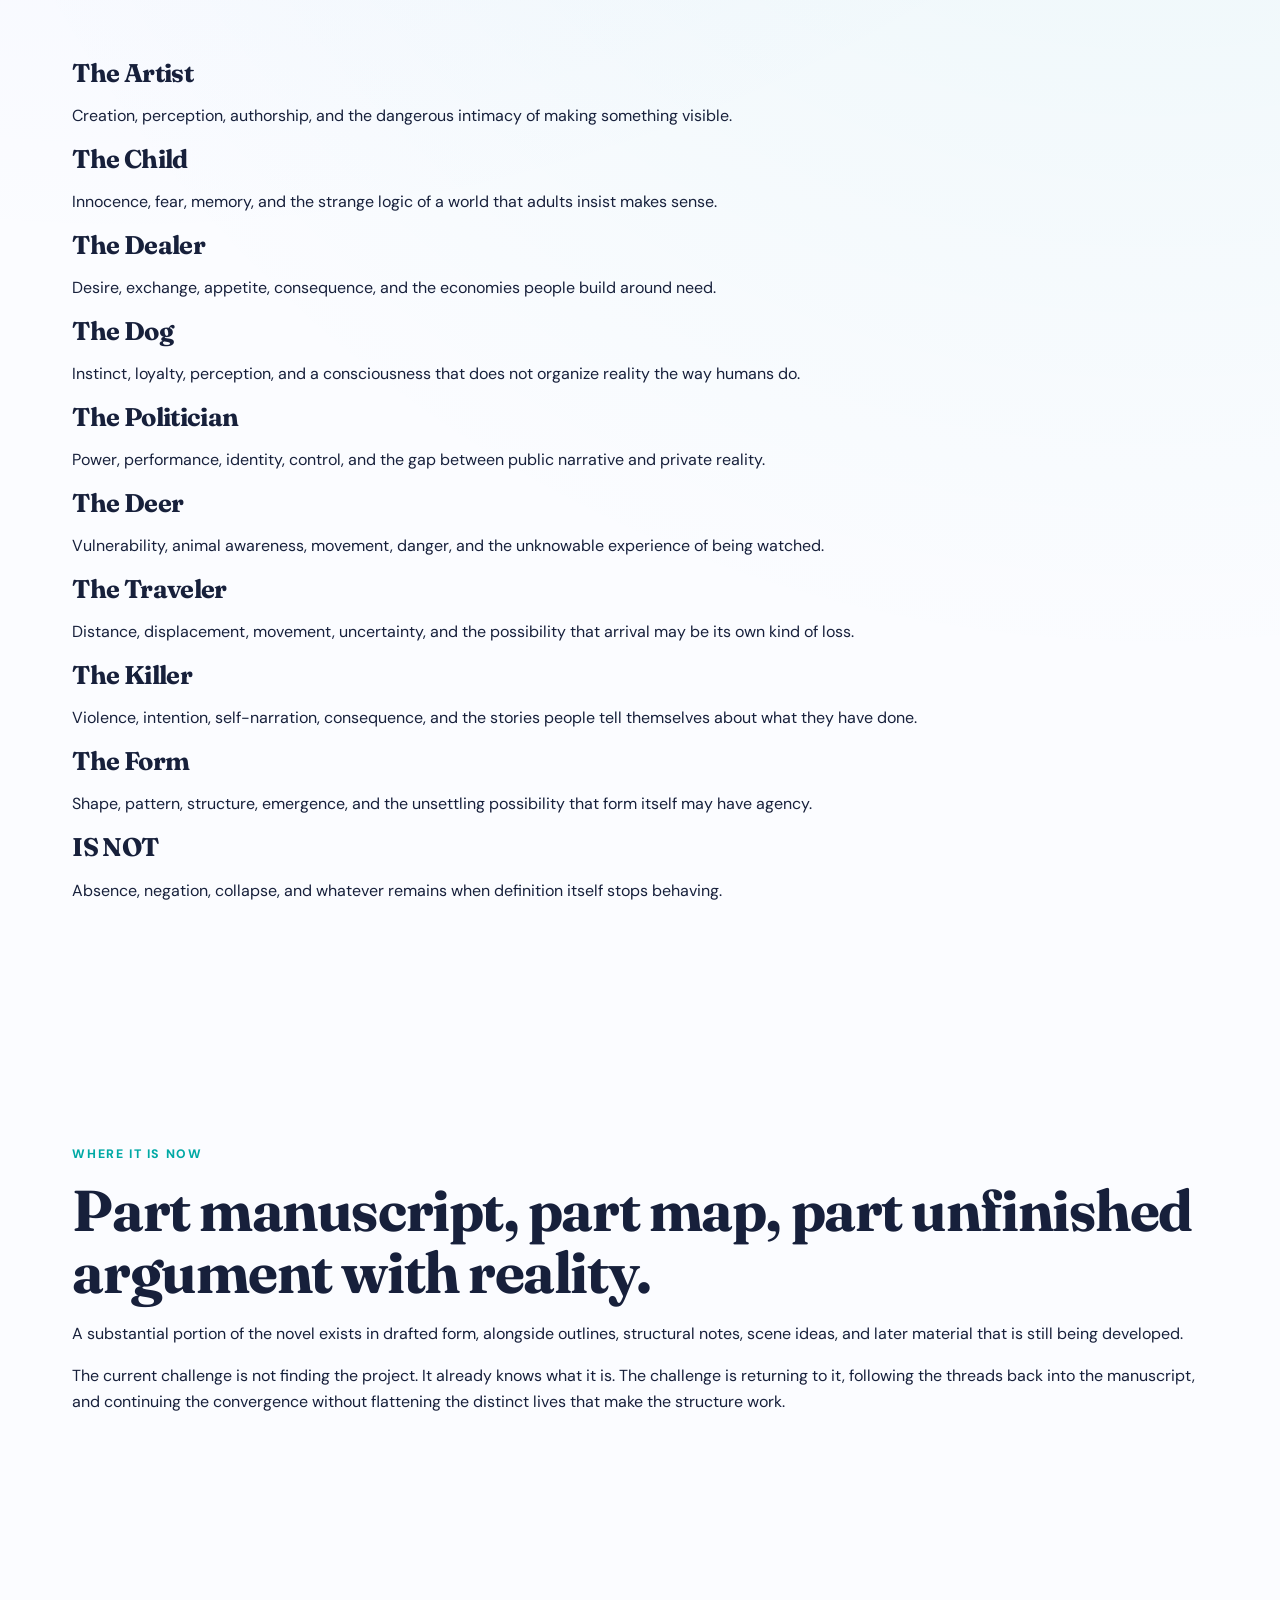
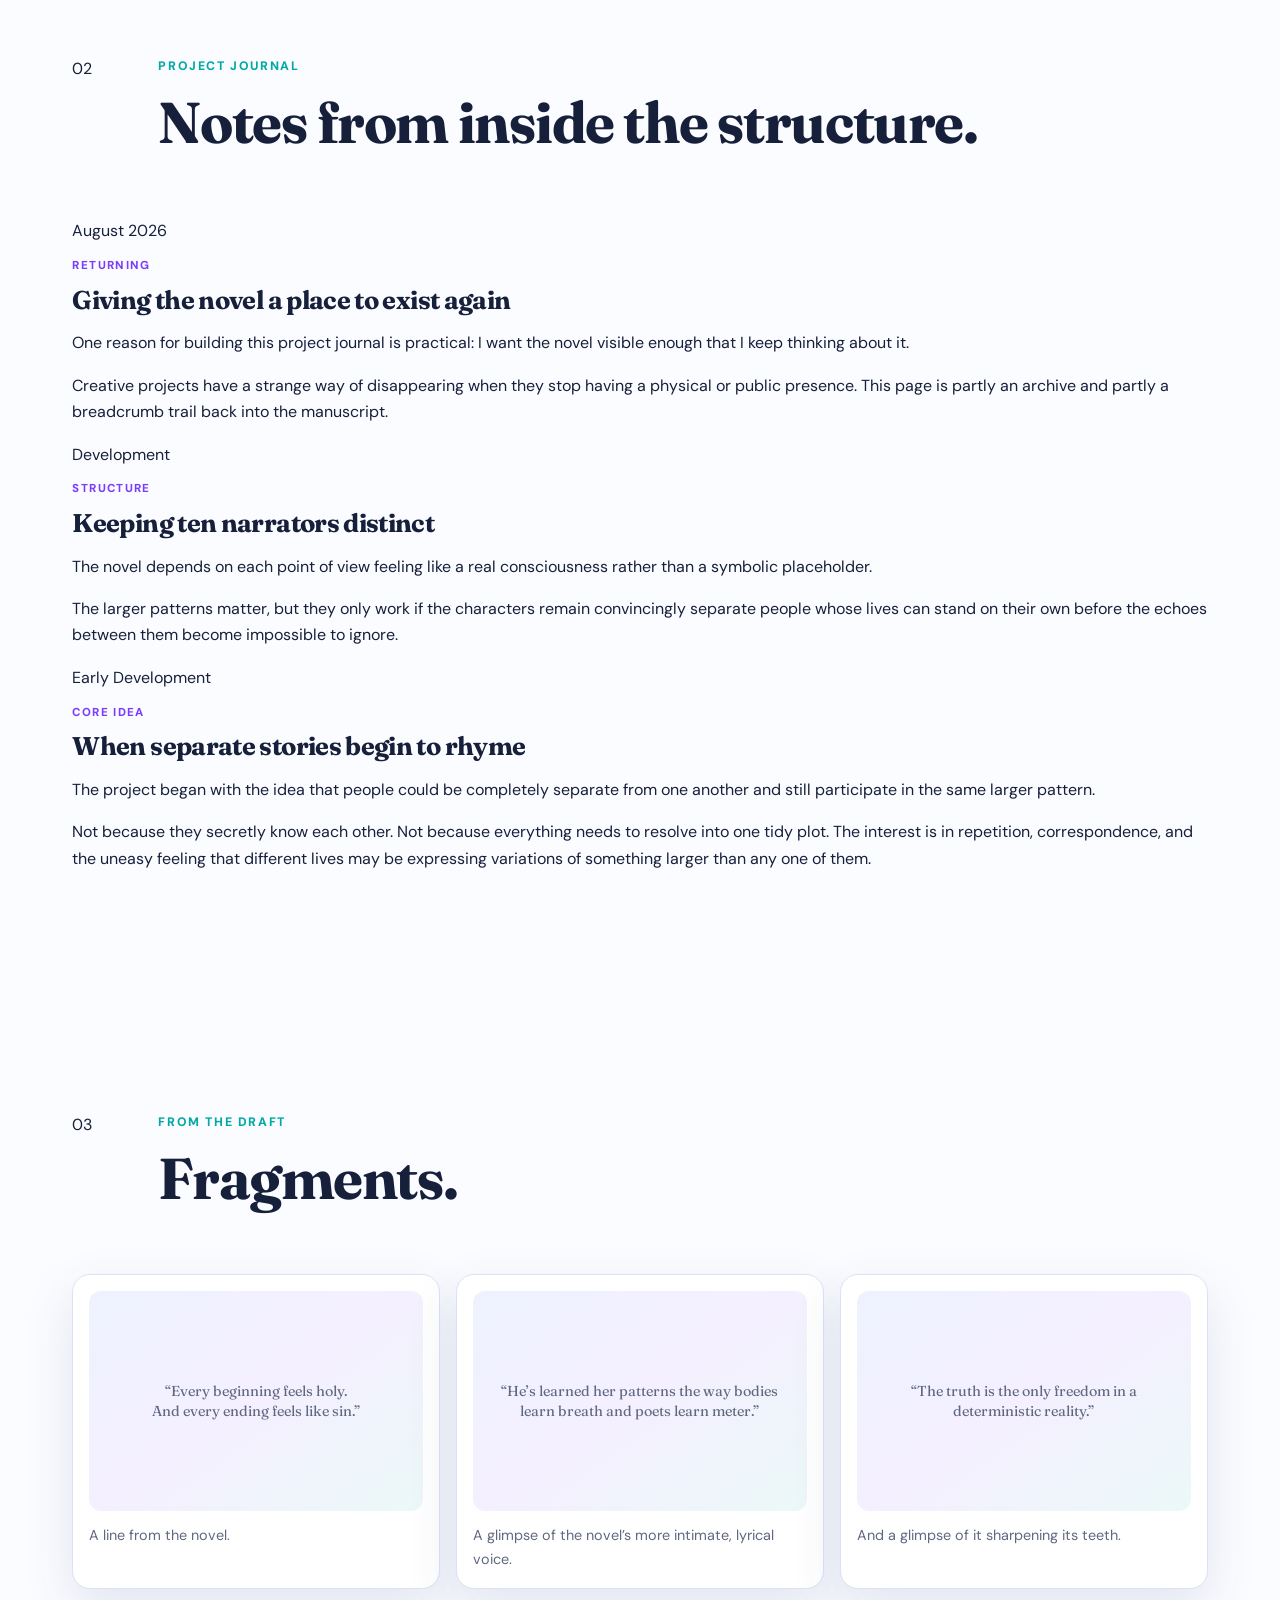
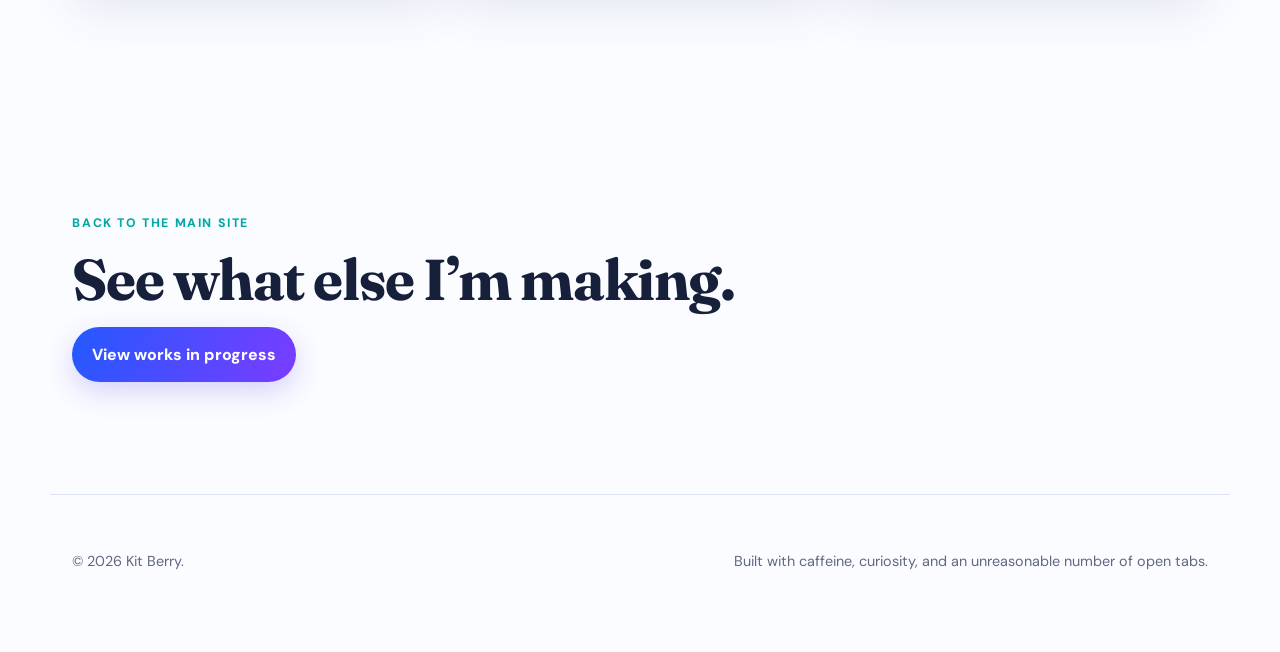
==== commit 876a0085: "Update iamthatiam.html copy edit" ====
--- a/project/iamthatiam.html
+++ b/project/iamthatiam.html
@@ -447,7 +447,7 @@
     </div>
 
     <p>
-      A line from the manuscript.
+      A line from the novel.
     </p>
   </div>
 
@@ -474,8 +474,7 @@
     </div>
 
     <p>
-      From The Killer — where the novel’s philosophy starts
-      sharpening its teeth.
+      And a glimpse of it sharpening its teeth.
     </p>
   </div>
 
--- a/styles.css
+++ b/styles.css
@@ -913,6 +913,38 @@
   font-size: 0.9rem;
 }
 
+.quote-card {
+  min-height: 220px;
+
+  display: flex;
+  align-items: center;
+  justify-content: center;
+
+  padding: 1.5rem;
+
+  border-radius: 12px;
+
+  background:
+    linear-gradient(
+      145deg,
+      rgba(36, 89, 255, 0.08),
+      rgba(122, 60, 255, 0.08),
+      rgba(0, 169, 165, 0.08)
+    );
+
+  text-align: center;
+}
+
+.quote-text {
+  margin: 0;
+
+  font-family: "Fraunces", Georgia, serif;
+  font-size: 1.35rem;
+  line-height: 1.45;
+
+  color: var(--ink);
+}
+
 /* Tablet */
 
 @media (max-width: 900px) {
